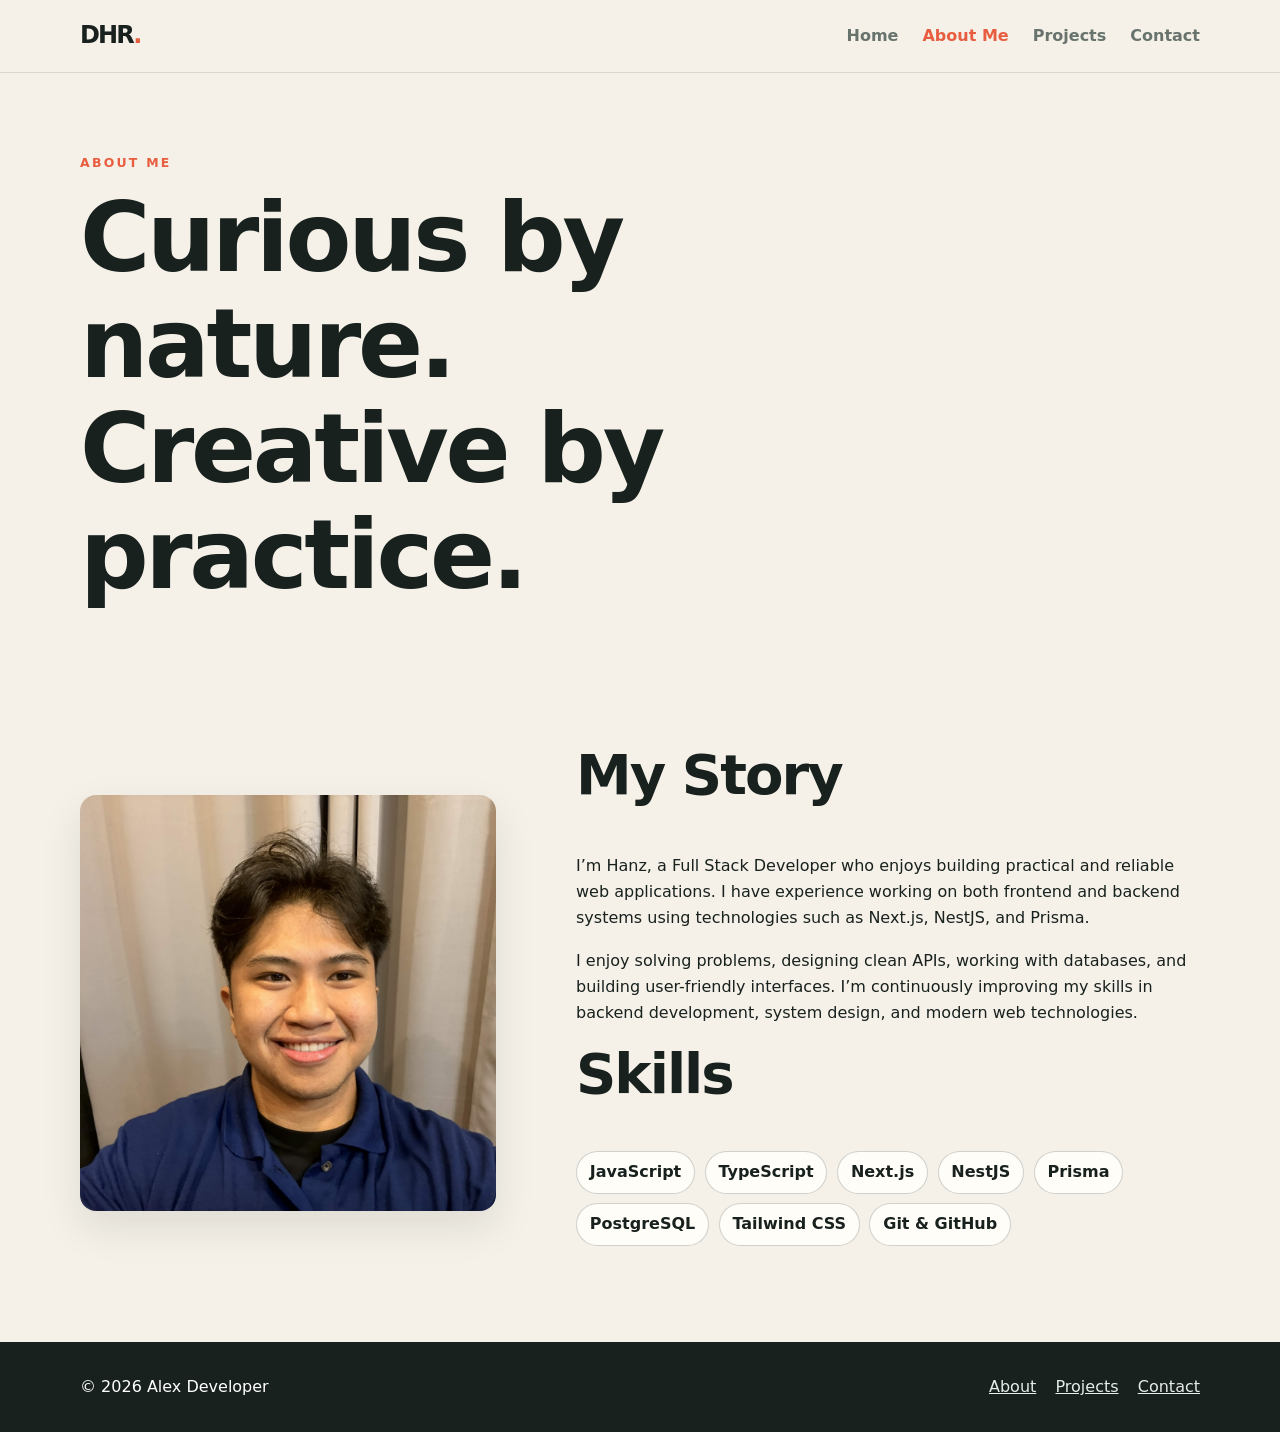
==== about.html @ 877b2474 "initial commit" ====
<!doctype html>
<html lang="en">
  <head>
    <meta charset="utf-8" />
    <meta name="viewport" content="width=device-width, initial-scale=1" />
    <meta
      name="description"
      content="Learn about Hanz, a student web developer."
    />
    <title>About Me | Hanz Regalado</title>
    <link rel="stylesheet" href="styles.css" />
    <script src="script.js" defer></script>
  </head>
  <body>
    <a class="skip-link" href="#main-content">Skip to main content</a>
    <header class="site-header">
      <nav class="container navbar" aria-label="Main navigation">
        <a class="brand" href="index.html" aria-label="Alex Developer home"
          >DHR<span>.</span></a
        >
        <button
          class="nav-toggle"
          type="button"
          aria-expanded="false"
          aria-controls="primary-menu"
        >
          <span class="sr-only">Toggle navigation</span
          ><span aria-hidden="true">☰</span>
        </button>
        <ul id="primary-menu" class="nav-links">
          <li><a href="index.html">Home</a></li>
          <li><a href="about.html" aria-current="page">About Me</a></li>
          <li><a href="projects.html">Projects</a></li>
          <li><a href="contact.html">Contact</a></li>
        </ul>
      </nav>
    </header>

    <main id="main-content">
      <section class="page-heading">
        <div class="container">
          <p class="eyebrow">About me</p>
          <h1>Curious by nature.<br />Creative by practice.</h1>
        </div>
      </section>
      <section class="section">
        <div class="container about-grid">
          <figure class="profile-visual">
            <img
              src="hanz.jpg"
              alt="Portrait of Hanz wearing a blue collared shirt"
            />
          </figure>
          <article>
            <h2>My Story</h2>

            <p>
              I’m Hanz, a Full Stack Developer who enjoys building practical and
              reliable web applications. I have experience working on both
              frontend and backend systems using technologies such as Next.js,
              NestJS, and Prisma.
            </p>

            <p>
              I enjoy solving problems, designing clean APIs, working with
              databases, and building user-friendly interfaces. I’m continuously
              improving my skills in backend development, system design, and
              modern web technologies.
            </p>

            <h2>Skills</h2>

            <ul class="skill-list" aria-label="Technical skills">
              <li>JavaScript</li>
              <li>TypeScript</li>
              <li>Next.js</li>
              <li>NestJS</li>
              <li>Prisma</li>
              <li>PostgreSQL</li>
              <li>Tailwind CSS</li>
              <li>Git & GitHub</li>
            </ul>
          </article>
        </div>
      </section>
    </main>

    <footer class="site-footer">
      <div class="container footer-content">
        <p>&copy; <span data-current-year></span> Alex Developer</p>
        <nav aria-label="Footer navigation">
          <a href="about.html">About</a><a href="projects.html">Projects</a
          ><a href="contact.html">Contact</a>
        </nav>
      </div>
    </footer>
  </body>
</html>
---- styles.css ----
:root {
  --color-ink: #18211e;
  --color-paper: #f5f1e8;
  --color-accent: #e85d3f;
  --color-accent-dark: #b83b23;
  --color-muted: #68736e;
  --color-card: #fffdf8;
  --spacing: 1rem;
  --radius: 1rem;
  --shadow: 0 16px 40px rgb(24 33 30 / 10%);
}

* { box-sizing: border-box; }
[hidden] { display: none !important; }
html { scroll-behavior: smooth; }
body { margin: 0; color: var(--color-ink); background: var(--color-paper); font-family: Inter, ui-sans-serif, system-ui, -apple-system, BlinkMacSystemFont, "Segoe UI", sans-serif; line-height: 1.65; }
a { color: inherit; }
button, input, textarea { font: inherit; }
h1, h2, h3, p { margin-top: 0; }
h1, h2, h3 { line-height: 1.1; letter-spacing: -.035em; }
h1 { max-width: 900px; font-size: clamp(2.8rem, 11vw, 6.8rem); margin-bottom: 1.5rem; }
h2 { font-size: clamp(2rem, 6vw, 3.5rem); }
.container { width: min(1120px, calc(100% - 2rem)); margin-inline: auto; }
.sr-only { position: absolute; width: 1px; height: 1px; padding: 0; margin: -1px; overflow: hidden; clip: rect(0, 0, 0, 0); white-space: nowrap; border: 0; }
.skip-link { position: fixed; z-index: 20; top: .5rem; left: .5rem; padding: .75rem 1rem; background: var(--color-ink); color: white; transform: translateY(-150%); }
.skip-link:focus { transform: translateY(0); }

.site-header { position: sticky; z-index: 10; top: 0; background: rgb(245 241 232 / 92%); border-bottom: 1px solid rgb(24 33 30 / 12%); backdrop-filter: blur(12px); }
.navbar { min-height: 72px; display: flex; align-items: center; justify-content: space-between; flex-wrap: wrap; }
.brand { font-size: 1.5rem; font-weight: 900; text-decoration: none; letter-spacing: -.08em; }
.brand span, .eyebrow { color: var(--color-accent); }
.nav-toggle { border: 0; background: transparent; font-size: 1.7rem; cursor: pointer; }
.nav-links { display: none; flex: 0 0 100%; list-style: none; padding: .75rem 0 1rem; margin: 0; }
.nav-links.open { display: block; }
.nav-links a { display: block; padding: .5rem 0; color: var(--color-muted); text-decoration: none; font-weight: 700; }
.nav-links a:hover, .nav-links a:focus-visible, .nav-links a[aria-current="page"] { color: var(--color-accent); }

.hero { min-height: calc(100vh - 72px); display: grid; align-items: center; padding: 5rem 0; overflow: hidden; }
.hero-content { display: grid; gap: 4rem; align-items: center; }
.eyebrow { text-transform: uppercase; letter-spacing: .18em; font-size: .78rem; font-weight: 900; }
.hero-copy, .page-heading p:not(.eyebrow) { max-width: 650px; color: var(--color-muted); font-size: 1.15rem; }
.hero-actions { display: flex; flex-wrap: wrap; gap: .75rem; margin-top: 2rem; }
.button { display: inline-flex; justify-content: center; align-items: center; border: 2px solid var(--color-accent); border-radius: 999px; padding: .75rem 1.25rem; background: var(--color-accent); color: white; text-decoration: none; font-weight: 800; cursor: pointer; }
.button:hover, .button:focus-visible { background: var(--color-accent-dark); border-color: var(--color-accent-dark); }
.button-secondary { background: transparent; color: var(--color-ink); border-color: var(--color-ink); }
.hero-art { display: grid; place-items: center; }
.code-window { width: min(100%, 430px); min-height: 260px; padding: 1.25rem; border-radius: var(--radius); background: var(--color-ink); color: #b8f1d2; box-shadow: var(--shadow); transform: rotate(2deg); }
.code-window span { display: inline-block; width: 11px; height: 11px; margin-right: 5px; border-radius: 50%; background: var(--color-accent); }
.code-window span:nth-child(2) { background: #f2c14e; }.code-window span:nth-child(3) { background: #68c998; }
.code-window p { margin: 4rem 0 0; font: 700 1.2rem/1.8 ui-monospace, monospace; }
.section { padding: 5rem 0; }
.page-heading { padding: 5rem 0 2rem; }
.page-heading h1 { font-size: clamp(2.8rem, 9vw, 6rem); }
.intro-grid, .about-grid, .contact-layout { display: grid; gap: 2.5rem; }
.profile-visual { margin: 0; overflow: hidden; aspect-ratio: 1; border-radius: var(--radius); background: var(--color-card); box-shadow: var(--shadow); }
.profile-visual img { display: block; width: 100%; height: 100%; object-fit: cover; }
.skill-list { display: flex; flex-wrap: wrap; gap: .6rem; padding: 0; list-style: none; }
.skill-list li { padding: .45rem .8rem; border: 1px solid rgb(24 33 30 / 20%); border-radius: 999px; background: var(--color-card); font-weight: 700; }

.project-tools { display: flex; flex-direction: column; gap: 1rem; margin-bottom: 2rem; }
.search-wrap { flex: 1; }
label { display: block; margin-bottom: .4rem; font-weight: 800; }
input, textarea { width: 100%; border: 2px solid rgb(24 33 30 / 20%); border-radius: .7rem; padding: .75rem .9rem; color: var(--color-ink); background: var(--color-card); }
input:focus, textarea:focus { outline: 3px solid rgb(232 93 63 / 25%); border-color: var(--color-accent); }
.bookmark-filter { display: flex; align-items: center; gap: .5rem; white-space: nowrap; }
.bookmark-filter input { width: auto; }
.status { min-height: 3rem; display: flex; justify-content: center; align-items: center; gap: .75rem; color: var(--color-muted); }
.status.error { color: #9d2514; }
.spinner { width: 1.5rem; height: 1.5rem; border: 3px solid rgb(24 33 30 / 15%); border-top-color: var(--color-accent); border-radius: 50%; animation: spin .8s linear infinite; }
@keyframes spin { to { transform: rotate(1turn); } }
.project-grid { display: grid; grid-template-columns: 1fr; gap: 1.25rem; }
.project-card { display: flex; min-height: 270px; flex-direction: column; padding: 1.4rem; border: 1px solid rgb(24 33 30 / 10%); border-radius: var(--radius); background: var(--color-card); box-shadow: 0 8px 24px rgb(24 33 30 / 6%); }
.project-card h3 { font-size: 1.35rem; overflow-wrap: anywhere; }
.project-card p { color: var(--color-muted); }
.project-meta { display: flex; gap: 1rem; margin-top: auto; font-size: .9rem; font-weight: 700; }
.card-actions { display: flex; justify-content: space-between; align-items: center; gap: 1rem; margin-top: 1.25rem; }
.project-link { color: var(--color-accent-dark); font-weight: 900; }
.project-status-tag { display: inline-flex; align-items: center; border-radius: 999px; padding: .4rem .75rem; background: #fff0c2; color: #7a5000; font-size: .85rem; font-weight: 900; }
.bookmark-button { border: 1px solid rgb(24 33 30 / 20%); border-radius: 999px; padding: .45rem .7rem; background: transparent; cursor: pointer; }
.bookmark-button.active { background: #ffe09b; border-color: #bc7e00; }
.pagination { display: flex; justify-content: center; gap: .5rem; margin-top: 2rem; }
.pagination button { min-width: 2.5rem; border: 1px solid rgb(24 33 30 / 20%); border-radius: .5rem; padding: .45rem; background: var(--color-card); cursor: pointer; }
.pagination button[aria-current="page"] { background: var(--color-ink); color: white; }
.empty-state { grid-column: 1 / -1; padding: 3rem 1rem; text-align: center; color: var(--color-muted); }

.contact-form { padding: 1.25rem; border-radius: var(--radius); background: var(--color-card); box-shadow: var(--shadow); }
.contact-form > div { margin-bottom: 1.1rem; }
.contact-form small { display: block; color: var(--color-muted); }
.contact-form .field-error { color: #a52d1a; font-weight: 700; }
[aria-invalid="true"] { border-color: #a52d1a; }
.form-status { margin: 1rem 0 0; font-weight: 800; }
.form-status.success { color: #176b43; }
.site-footer { padding: 2rem 0; background: var(--color-ink); color: white; }
.footer-content, .footer-content nav { display: flex; flex-direction: column; gap: .75rem; }
.footer-content p { margin: 0; }.footer-content a { color: #e6ece8; }

@media (min-width: 640px) {
  .container { width: min(1120px, calc(100% - 4rem)); }
  .nav-toggle { display: none; }
  .nav-links, .nav-links.open { display: flex; flex: initial; gap: 1.5rem; padding: 0; }
  .project-tools { flex-direction: row; align-items: flex-end; }
  .project-grid { grid-template-columns: repeat(2, minmax(0, 1fr)); }
  .footer-content, .footer-content nav { flex-direction: row; align-items: center; justify-content: space-between; }
  .footer-content nav { gap: 1.2rem; }
}

@media (min-width: 960px) {
  .hero-content { grid-template-columns: 1.35fr .65fr; }
  .intro-grid { grid-template-columns: 1fr 1fr; align-items: start; }
  .about-grid { grid-template-columns: .8fr 1.2fr; align-items: center; gap: 5rem; }
  .contact-layout { grid-template-columns: .8fr 1.2fr; gap: 5rem; align-items: start; }
  .project-grid { grid-template-columns: repeat(3, minmax(0, 1fr)); }
  .contact-form { padding: 2rem; }
}

@media (prefers-reduced-motion: reduce) { html { scroll-behavior: auto; } *, *::before, *::after { animation-duration: .01ms !important; animation-iteration-count: 1 !important; } }
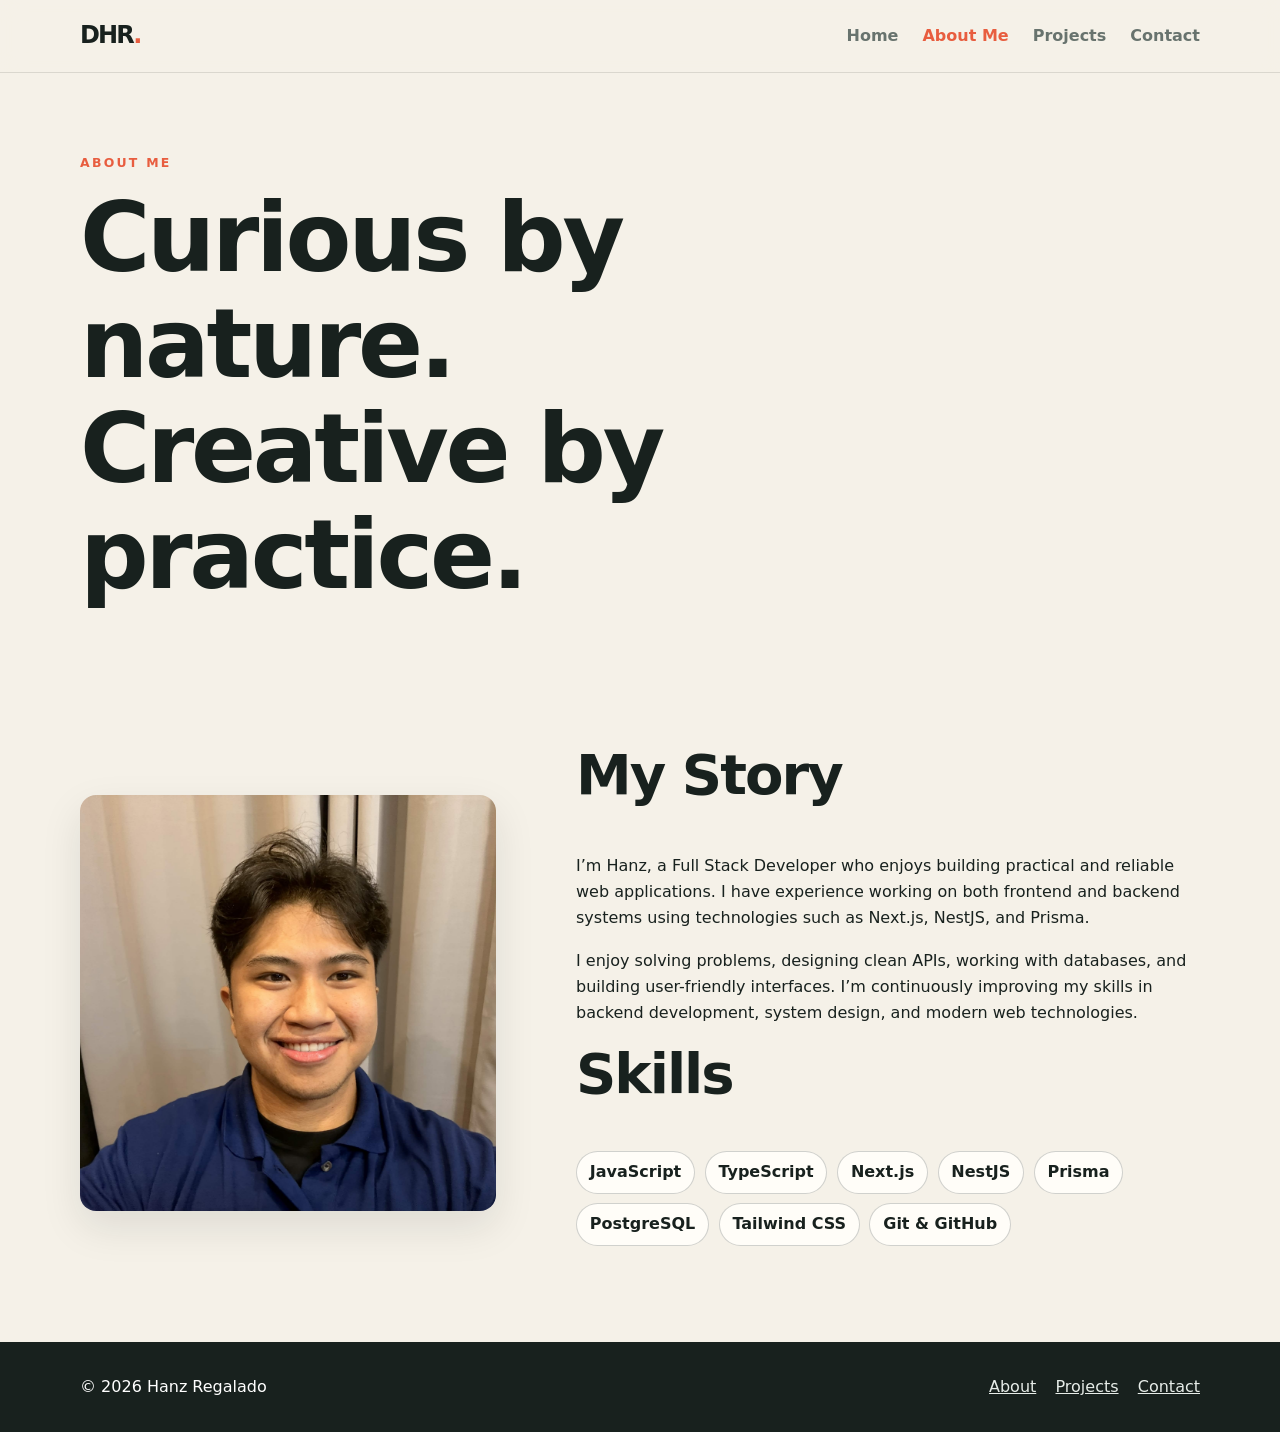
==== commit 861e57f8: "fix: update html content" ====
--- a/about.html
+++ b/about.html
@@ -15,7 +15,7 @@
     <a class="skip-link" href="#main-content">Skip to main content</a>
     <header class="site-header">
       <nav class="container navbar" aria-label="Main navigation">
-        <a class="brand" href="index.html" aria-label="Alex Developer home"
+        <a class="brand" href="index.html" aria-label="Hanz Regalado home"
           >DHR<span>.</span></a
         >
         <button
@@ -87,7 +87,7 @@
 
     <footer class="site-footer">
       <div class="container footer-content">
-        <p>&copy; <span data-current-year></span> Alex Developer</p>
+        <p>&copy; <span data-current-year></span> Hanz Regalado</p>
         <nav aria-label="Footer navigation">
           <a href="about.html">About</a><a href="projects.html">Projects</a
           ><a href="contact.html">Contact</a>
